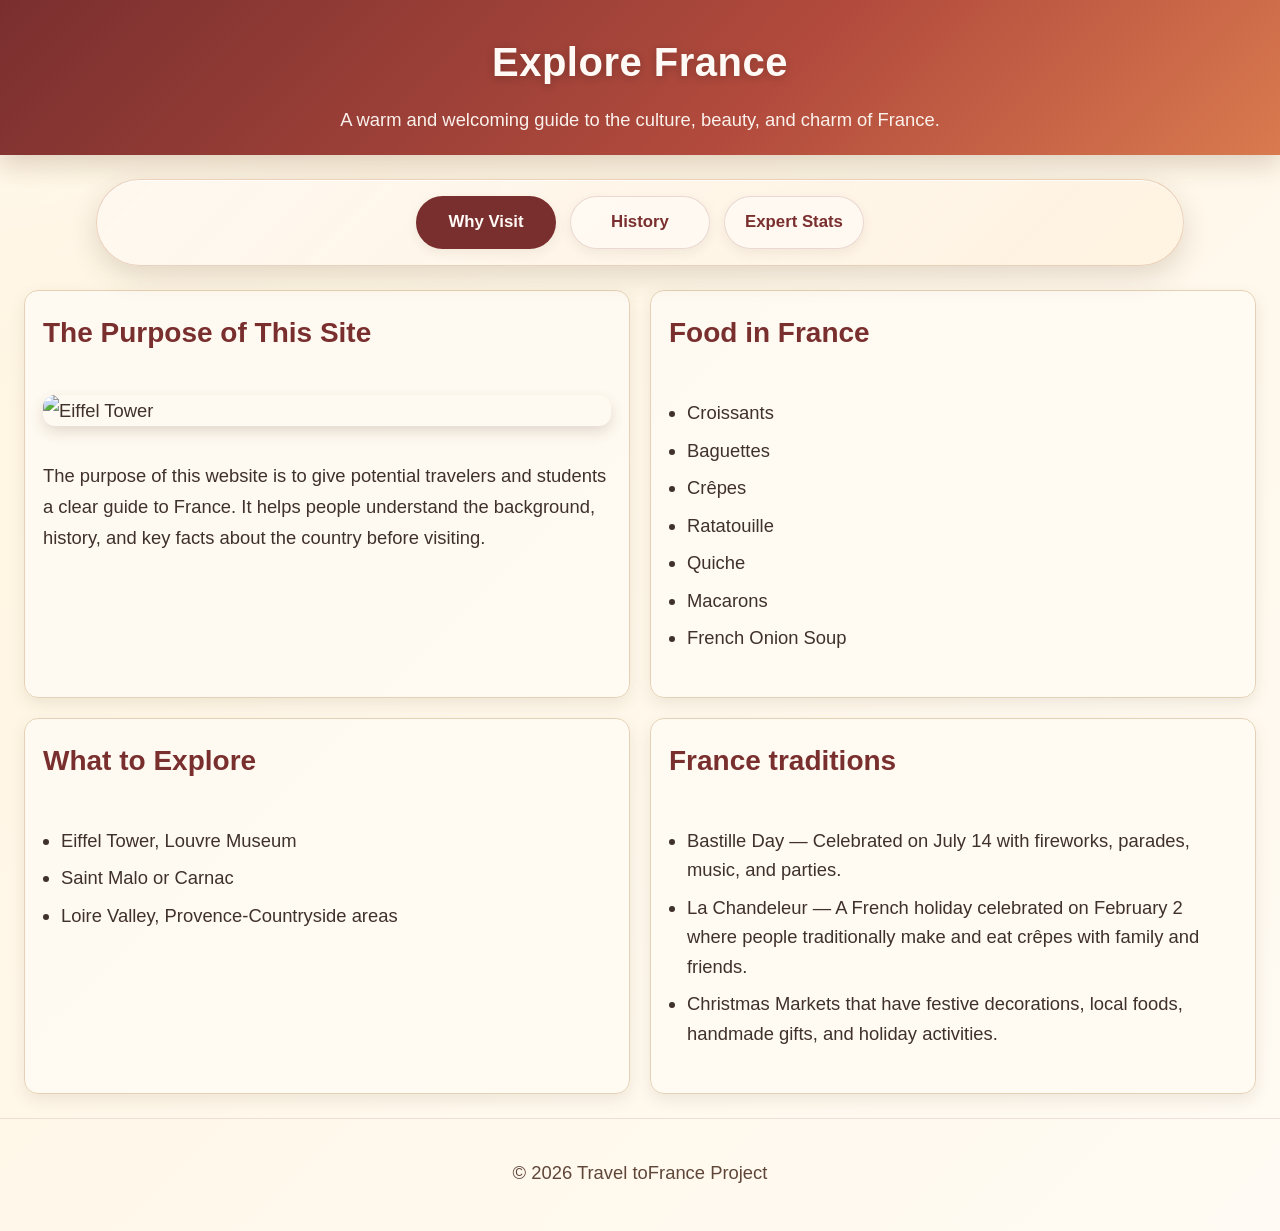
==== index.html @ 28d9b01a "Update index.html" ====
<!DOCTYPE html>
<html lang="en">
<head>
    <meta charset="UTF-8">
    <meta name="viewport" content="width=device-width, initial-scale=1.0">
    <title>Travel France - Why Visit</title>
    <link rel="icon" type="image/x-icon" href="https://upload.wikimedia.org/wikipedia/en/c/c3/Flag_of_France.svg">
    <link rel="stylesheet" href="style.css">
</head>
<body>

    <header>
        <h1>Explore France</h1>
        <p>A warm and welcoming guide to the culture, beauty, and charm of France.</p>
    </header>

    <nav class="main-nav">
        <ul>
            <li><a href="index.html" class="active">Why Visit</a></li>
            <li><a href="history.html">History</a></li>
            <li><a href="expert.html">Expert Stats</a></li>
        </ul>
    </nav>

    <main class="page-grid">
        <div class="section full">
            <h2>The Purpose of This Site</h2>
            <img src="https://images.unsplash.com/photo-1499856871958-5b9627545d1a?auto=format&fit=crop&w=800&q=80" alt="Eiffel Tower">
            <p>The purpose of this website is to give potential travelers and students a clear guide to France. It helps people understand the background, history, and key facts about the country before visiting.</p>
        </div>

        <div class="section">
            <h2>Food in France</h2>
            <ul>
                <li>Croissants</li>
                <li>Baguettes</li>
                <li>Crêpes</li>
                <li>Ratatouille</li>
                <li>Quiche</li>
                <li>Macarons</li>
                <li>French Onion Soup</li>
            </ul>
        </div>

        <div class="section">
            <h2>What to Explore</h2>
            <ul>
                <li>Eiffel Tower, Louvre Museum</li>
                <li>Saint Malo or Carnac</li>
                <li>Loire Valley, Provence-Countryside areas</li>
            </ul>
        </div>

        <div class="section full">
            <h2>France traditions</h2>
            <ul>
                <li>Bastille Day — Celebrated on July 14 with fireworks, parades, music, and parties.</li>
                <li>La Chandeleur — A French holiday celebrated on February 2 where people traditionally make and eat crêpes with family and friends.</li>
                <li>Christmas Markets that have festive decorations, local foods, handmade gifts, and holiday activities.</li>
            </ul>
        </div>
    </main>

    <footer>
        <p>&copy; 2026 Travel toFrance Project</p>
    </footer>

</body>
</html>
---- style.css ----
* {
  box-sizing: border-box;
}

body {
  margin: 0;
  font-family: "Segoe UI", Tahoma, Geneva, Verdana, sans-serif;
  font-size: 1.15rem;
  line-height: 1.7;
  color: #3f312b;
  padding: 0;
  overflow-x: hidden;
  min-height: 100vh;
  display: flex;
  flex-direction: column;
  background:
    linear-gradient(135deg, rgba(255, 244, 222, 0.94), rgba(255, 250, 242, 0.9)),
    url('https://images.unsplash.com/photo-1499856871958-5b9627545d1a?auto=format&fit=crop&w=1600&q=80') center/cover fixed;
}

body::before {
  content: "";
  position: fixed;
  inset: 0;
  background: radial-gradient(circle at top left, rgba(255, 255, 255, 0.35), transparent 28%);
  pointer-events: none;
  z-index: -1;
}

header,
nav,
main,
footer {
  width: 100%;
  box-sizing: border-box;
}

main {
  flex: 1;
}

header {
  text-align: center;
  padding: 28px 24px 20px;
  background: linear-gradient(135deg, #7a2f2f, #b24b3d 60%, #d97a4f);
  color: #fffaf5;
  box-shadow: 0 10px 24px rgba(98, 56, 24, 0.2);
}

header h1 {
  margin: 0 0 8px;
  font-size: 2.5rem;
  letter-spacing: 0.5px;
  text-shadow: 0 2px 8px rgba(0, 0, 0, 0.22);
}

header p {
  margin: 0;
  font-size: 1.15rem;
  opacity: 0.95;
}

nav.main-nav {
  width: min(100%, 1120px);
  margin: 24px auto 0;
  padding: 0 16px;
}

nav.main-nav ul {
  list-style: none;
  display: flex;
  justify-content: center;
  align-items: center;
  flex-wrap: wrap;
  gap: 14px;
  padding: 16px 24px;
  margin: 0;
  min-height: 74px;
  background: linear-gradient(135deg, rgba(255, 248, 240, 0.96), rgba(255, 242, 224, 0.92));
  border: 1px solid rgba(184, 117, 70, 0.28);
  border-radius: 999px;
  box-shadow: 0 10px 28px rgba(74, 48, 26, 0.16), inset 0 1px 0 rgba(255, 255, 255, 0.8);
  backdrop-filter: blur(10px);
  -webkit-backdrop-filter: blur(10px);
}

nav.main-nav li {
  display: flex;
}

nav.main-nav a {
  display: inline-flex;
  align-items: center;
  justify-content: center;
  min-width: 140px;
  padding: 12px 20px;
  color: #7a2f2f;
  font-size: 1.05rem;
  font-weight: 700;
  text-decoration: none;
  border-radius: 999px;
  background: rgba(255, 250, 242, 0.92);
  border: 1px solid rgba(122, 47, 47, 0.16);
  box-shadow: 0 4px 12px rgba(74, 48, 26, 0.08);
  transition: background 0.2s ease, color 0.2s ease;
}

nav.main-nav a:hover,
nav.main-nav a:focus-visible,
nav.main-nav a.active {
  background: #7a2f2f;
  color: #fffaf5;
}

nav.main-nav a:visited {
  color: #7a2f2f;
}

.page-grid {
  display: grid;
  grid-template-columns: repeat(2, minmax(0, 1fr));
  gap: 20px;
  width: 100%;
  max-width: 1280px;
  margin: 24px auto 0;
  padding: 0 24px 24px;
  align-items: stretch;
}

.section {
  margin: 0;
  padding: 18px;
  background: rgba(255, 250, 242, 0.96);
  border-radius: 14px;
  border: 1px solid #e5d2b6;
  box-shadow: 0 6px 16px rgba(93, 66, 35, 0.1);
  display: flex;
  flex-direction: column;
  min-height: 100%;
}

.section.full {
  grid-column: auto;
}

h2 {
  margin-top: 0;
  color: #7a2f2f;
  font-size: 1.75rem;
}

img {
  display: block;
  width: 100%;
  max-width: 100%;
  height: auto;
  margin: 15px auto;
  border-radius: 12px;
  box-shadow: 0 6px 14px rgba(73, 48, 27, 0.16);
}

ul, ol {
  padding-left: 20px;
  line-height: 1.6;
}

.section ul {
  padding-left: 18px;
}

.section li {
  margin-bottom: 8px;
}

.info-grid {
  display: grid;
  grid-template-columns: repeat(3, minmax(0, 1fr));
  gap: 12px;
  margin-top: 12px;
}

.info-card {
  background-color: #fff9ee;
  border: 1px solid #e5d2b6;
  border-left: 4px solid #b24b3d;
  border-radius: 10px;
  padding: 12px;
}

.info-card h3 {
  margin: 0 0 8px;
  color: #7a2f2f;
  font-size: 1rem;
}

.info-card p {
  margin: 0;
  color: #3f312b;
}

table {
  width: 100%;
  border-collapse: collapse;
  margin-top: 12px;
}

thead {
  background-color: #7a2f2f;
  color: #fffaf5;
}

th, td {
  border: 1px solid #e5d2b6;
  padding: 10px;
  text-align: left;
}

tbody tr:nth-child(even) {
  background-color: #fdf7eb;
}

tbody tr:hover {
  background-color: #f8e6c8;
}

th:first-child,
td:first-child {
  font-weight: bold;
}

.map-image {
  display: block;
  width: min(100%, 600px);
  margin: 15px auto 0;
  border: 3px solid #b24b3d;
  border-radius: 12px;
}

footer {
  text-align: center;
  margin-top: auto;
  padding: 20px 24px 24px;
  color: #5f4638;
  border-top: 1px solid rgba(122, 47, 47, 0.12);
}

@media (max-width: 760px) {
  .page-grid {
    grid-template-columns: 1fr;
    padding: 0 16px 16px;
  }

  .info-grid {
    grid-template-columns: 1fr;
  }

  nav.main-nav ul {
    border-radius: 24px;
    padding: 14px 16px;
  }
}
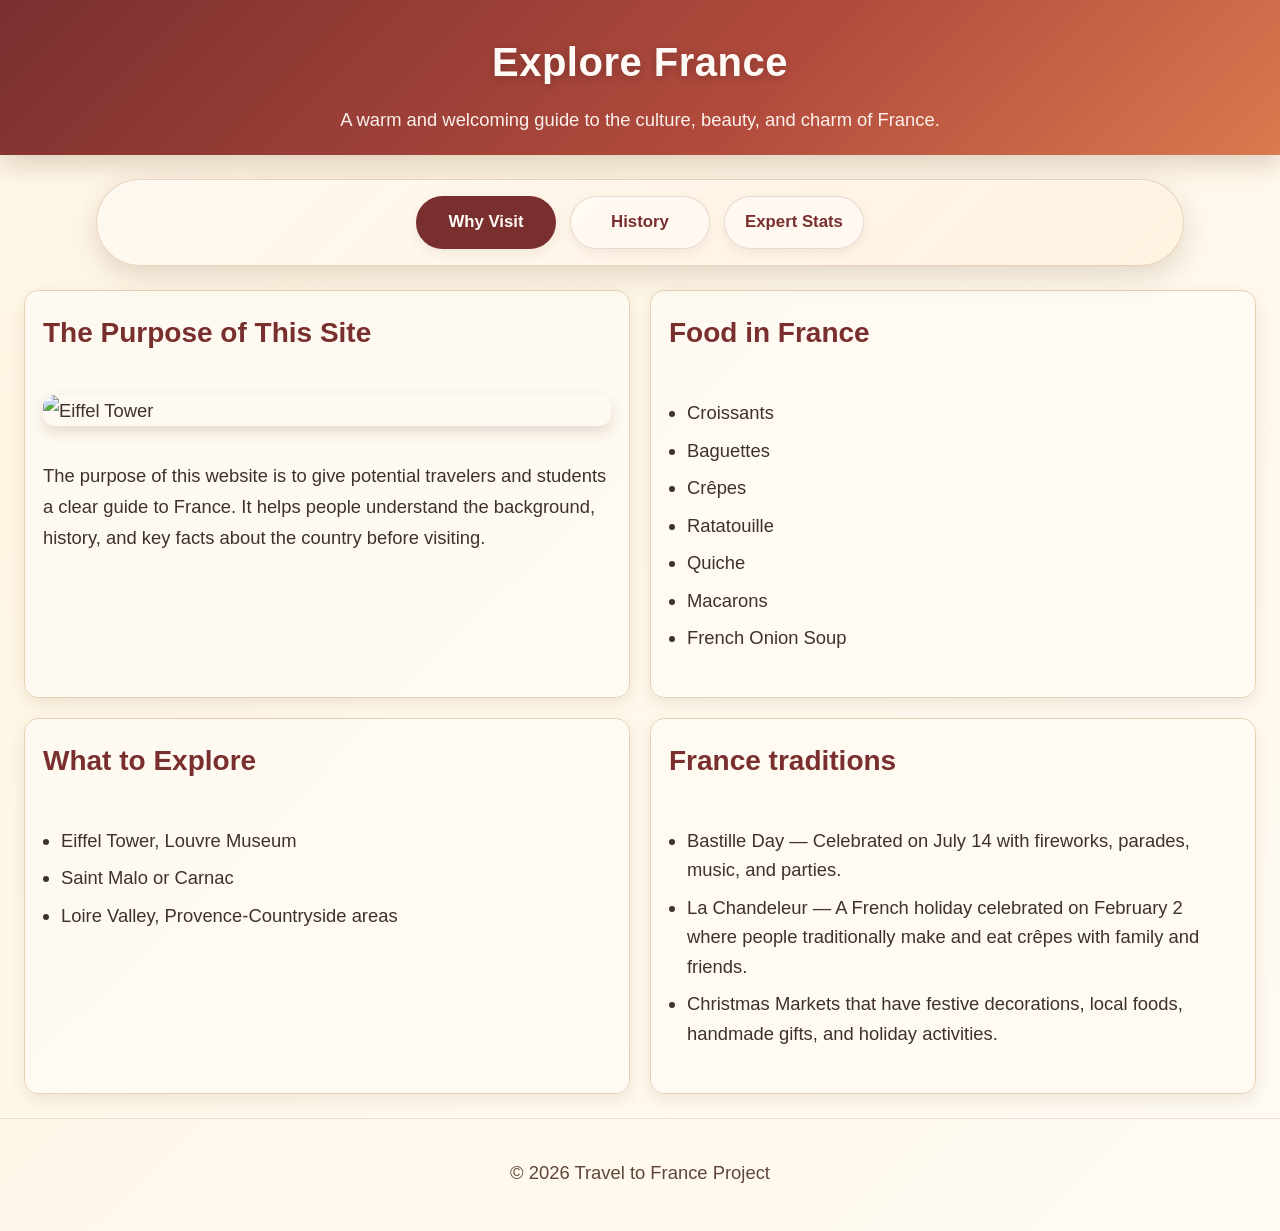
==== commit 48fa09db: "Update index.html" ====
--- a/index.html
+++ b/index.html
@@ -62,7 +62,7 @@
     </main>
 
     <footer>
-        <p>&copy; 2026 Travel toFrance Project</p>
+        <p>&copy; 2026 Travel to France Project</p>
     </footer>
 
 </body>
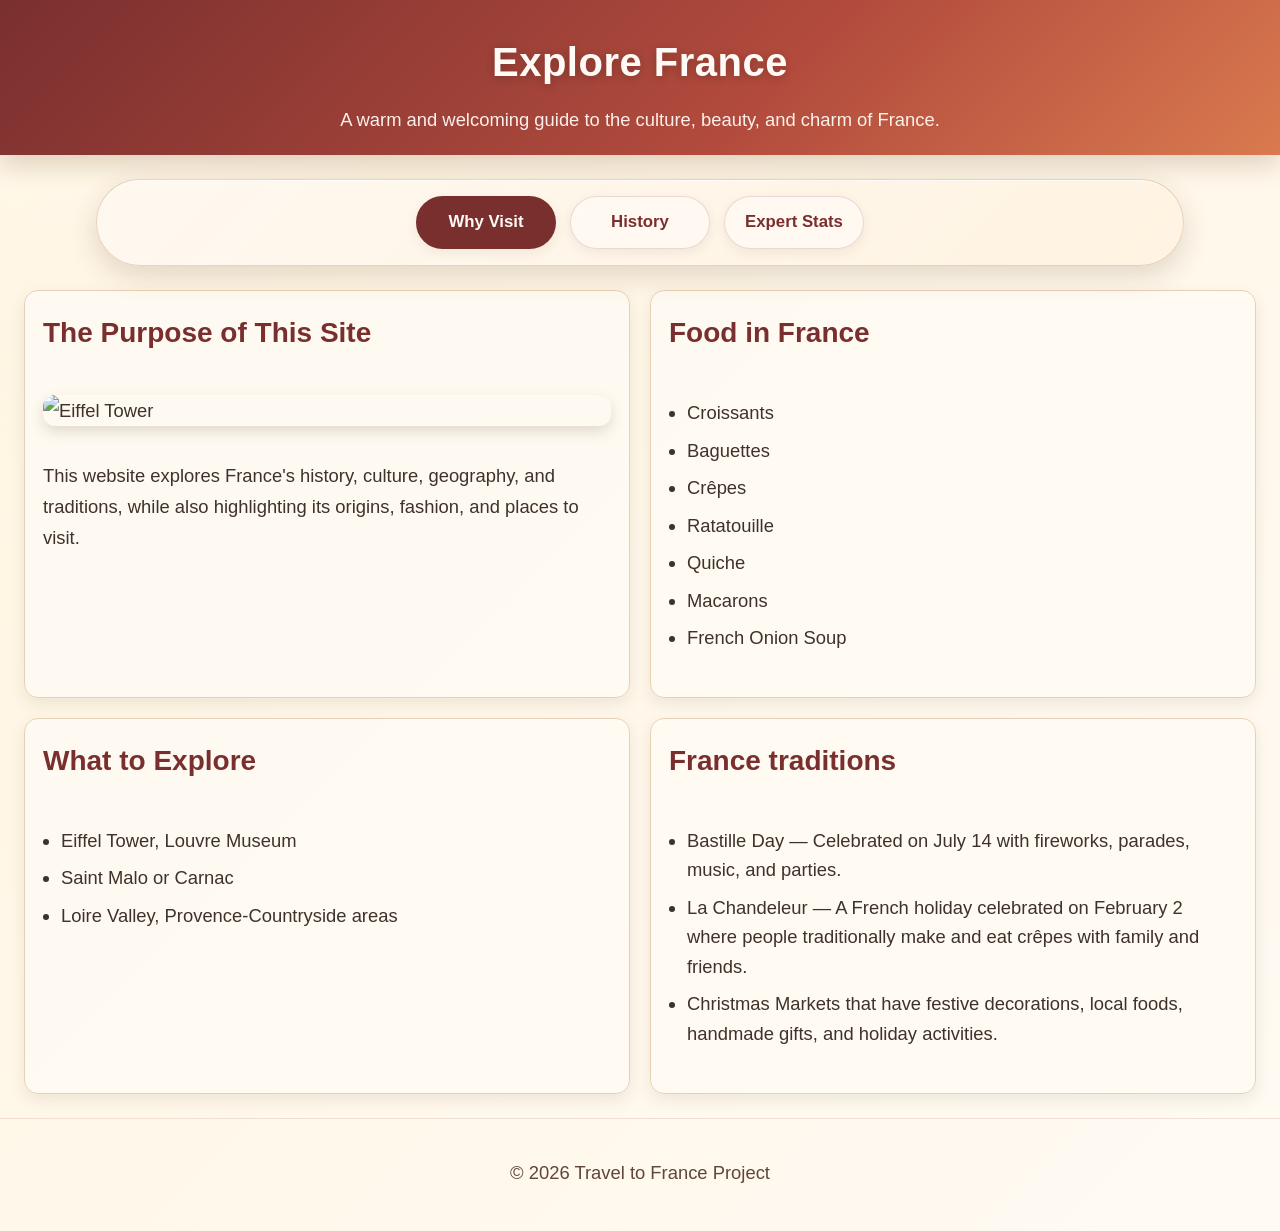
==== commit d0293f3f: "Update index.html" ====
--- a/index.html
+++ b/index.html
@@ -26,7 +26,7 @@
         <div class="section full">
             <h2>The Purpose of This Site</h2>
             <img src="https://images.unsplash.com/photo-1499856871958-5b9627545d1a?auto=format&fit=crop&w=800&q=80" alt="Eiffel Tower">
-            <p>The purpose of this website is to give potential travelers and students a clear guide to France. It helps people understand the background, history, and key facts about the country before visiting.</p>
+            <p>This website explores France's history, culture, geography, and traditions, while also highlighting its origins, fashion, and places to visit.</p>
         </div>
 
         <div class="section">
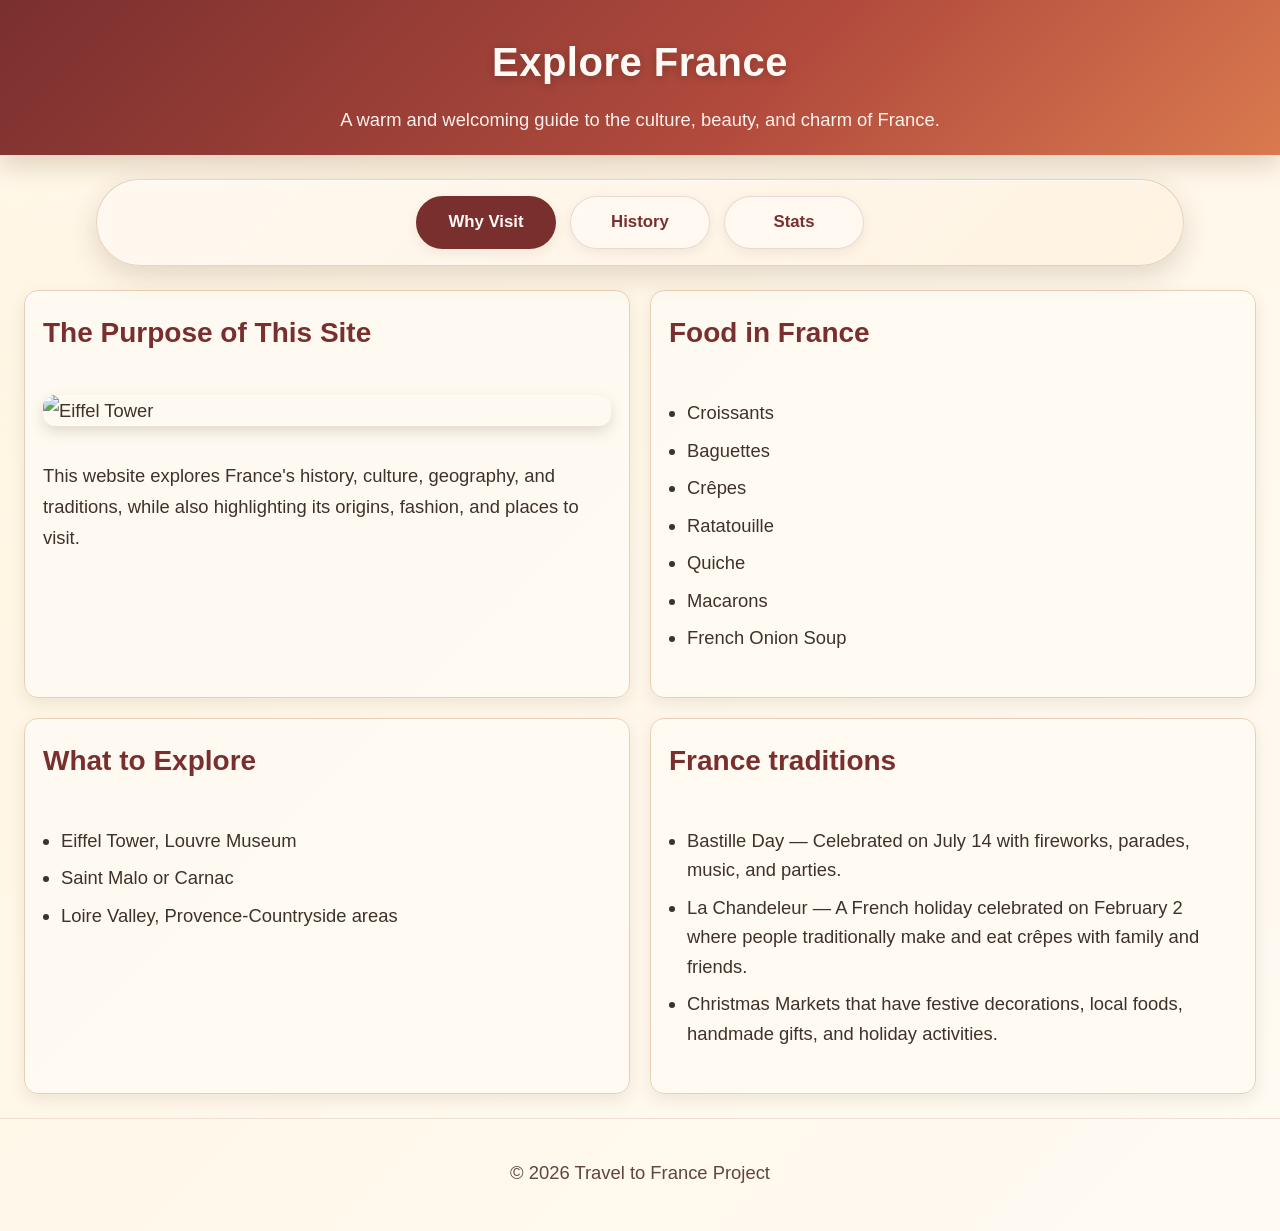
==== commit f132c8b7: "Update index.html" ====
--- a/index.html
+++ b/index.html
@@ -18,7 +18,7 @@
         <ul>
             <li><a href="index.html" class="active">Why Visit</a></li>
             <li><a href="history.html">History</a></li>
-            <li><a href="expert.html">Expert Stats</a></li>
+            <li><a href="Statistics.html">Stats</a></li>
         </ul>
     </nav>
 
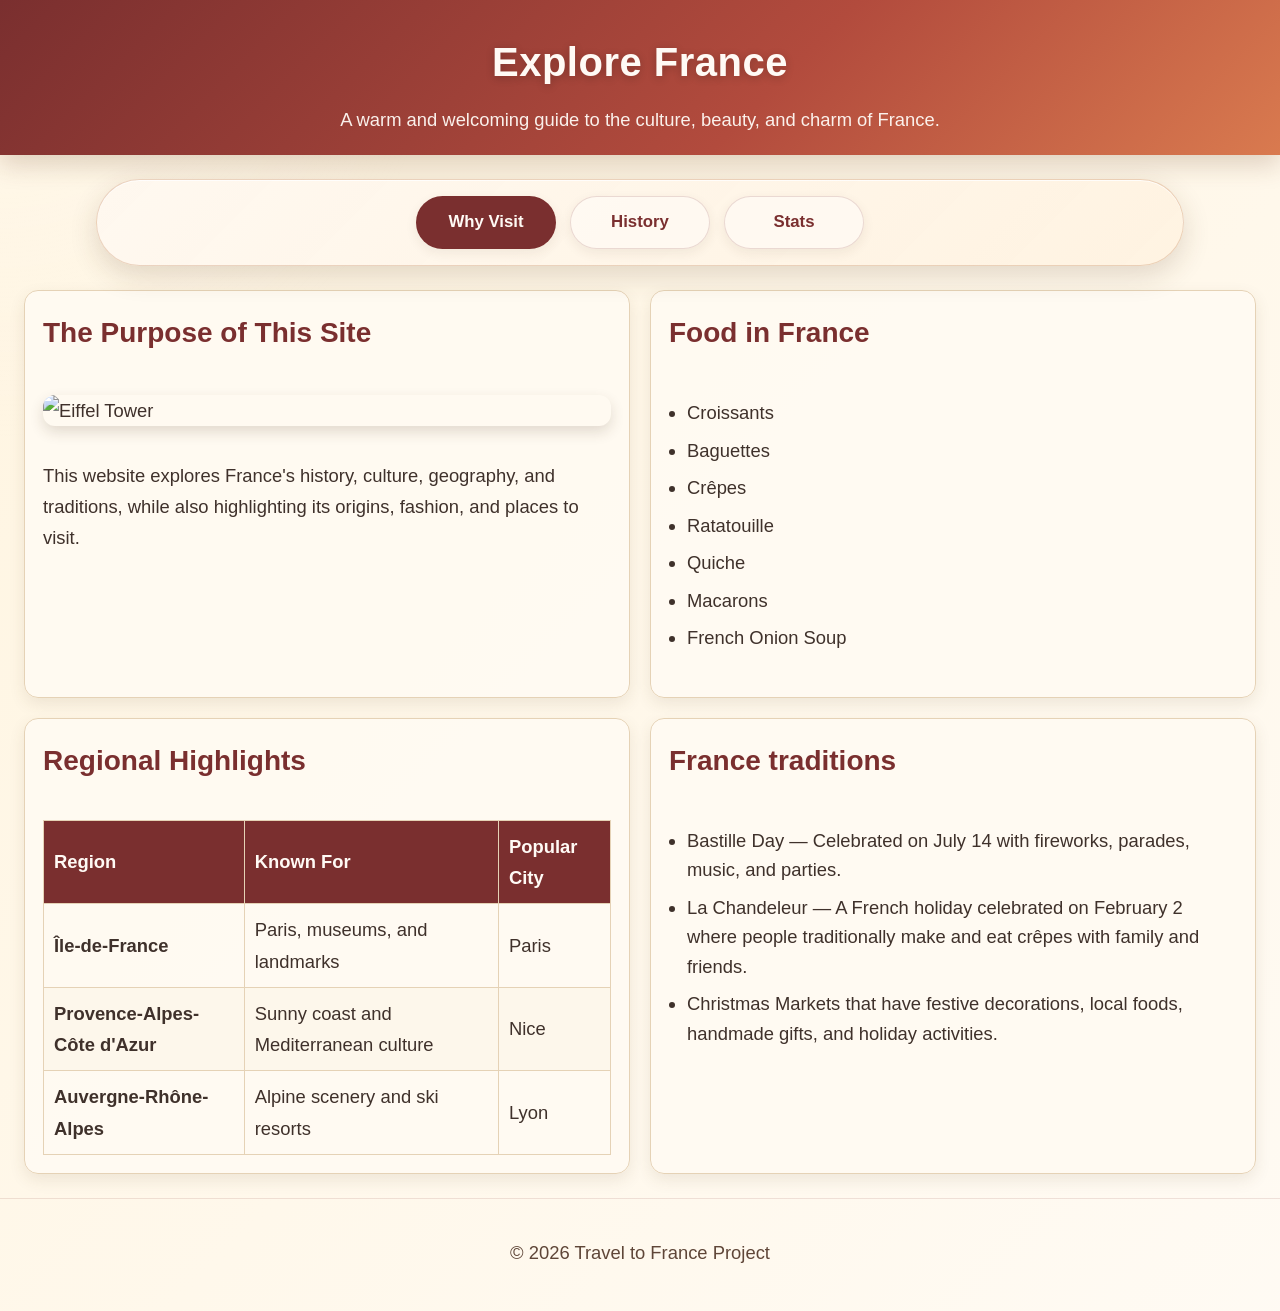
==== commit 3adcddca: "Update index.html" ====
--- a/index.html
+++ b/index.html
@@ -42,13 +42,34 @@
             </ul>
         </div>
 
-        <div class="section">
-            <h2>What to Explore</h2>
-            <ul>
-                <li>Eiffel Tower, Louvre Museum</li>
-                <li>Saint Malo or Carnac</li>
-                <li>Loire Valley, Provence-Countryside areas</li>
-            </ul>
+         <div class="section full">
+            <h2>Regional Highlights</h2>
+            <table>
+                <thead>
+                    <tr>
+                        <th>Region</th>
+                        <th>Known For</th>
+                        <th>Popular City</th>
+                    </tr>
+                </thead>
+                <tbody>
+                    <tr>
+                        <td>Île-de-France</td>
+                        <td>Paris, museums, and landmarks</td>
+                        <td>Paris</td>
+                    </tr>
+                    <tr>
+                        <td>Provence-Alpes-Côte d'Azur</td>
+                        <td>Sunny coast and Mediterranean culture</td>
+                        <td>Nice</td>
+                    </tr>
+                    <tr>
+                        <td>Auvergne-Rhône-Alpes</td>
+                        <td>Alpine scenery and ski resorts</td>
+                        <td>Lyon</td>
+                    </tr>
+                </tbody>
+            </table>
         </div>
 
         <div class="section full">
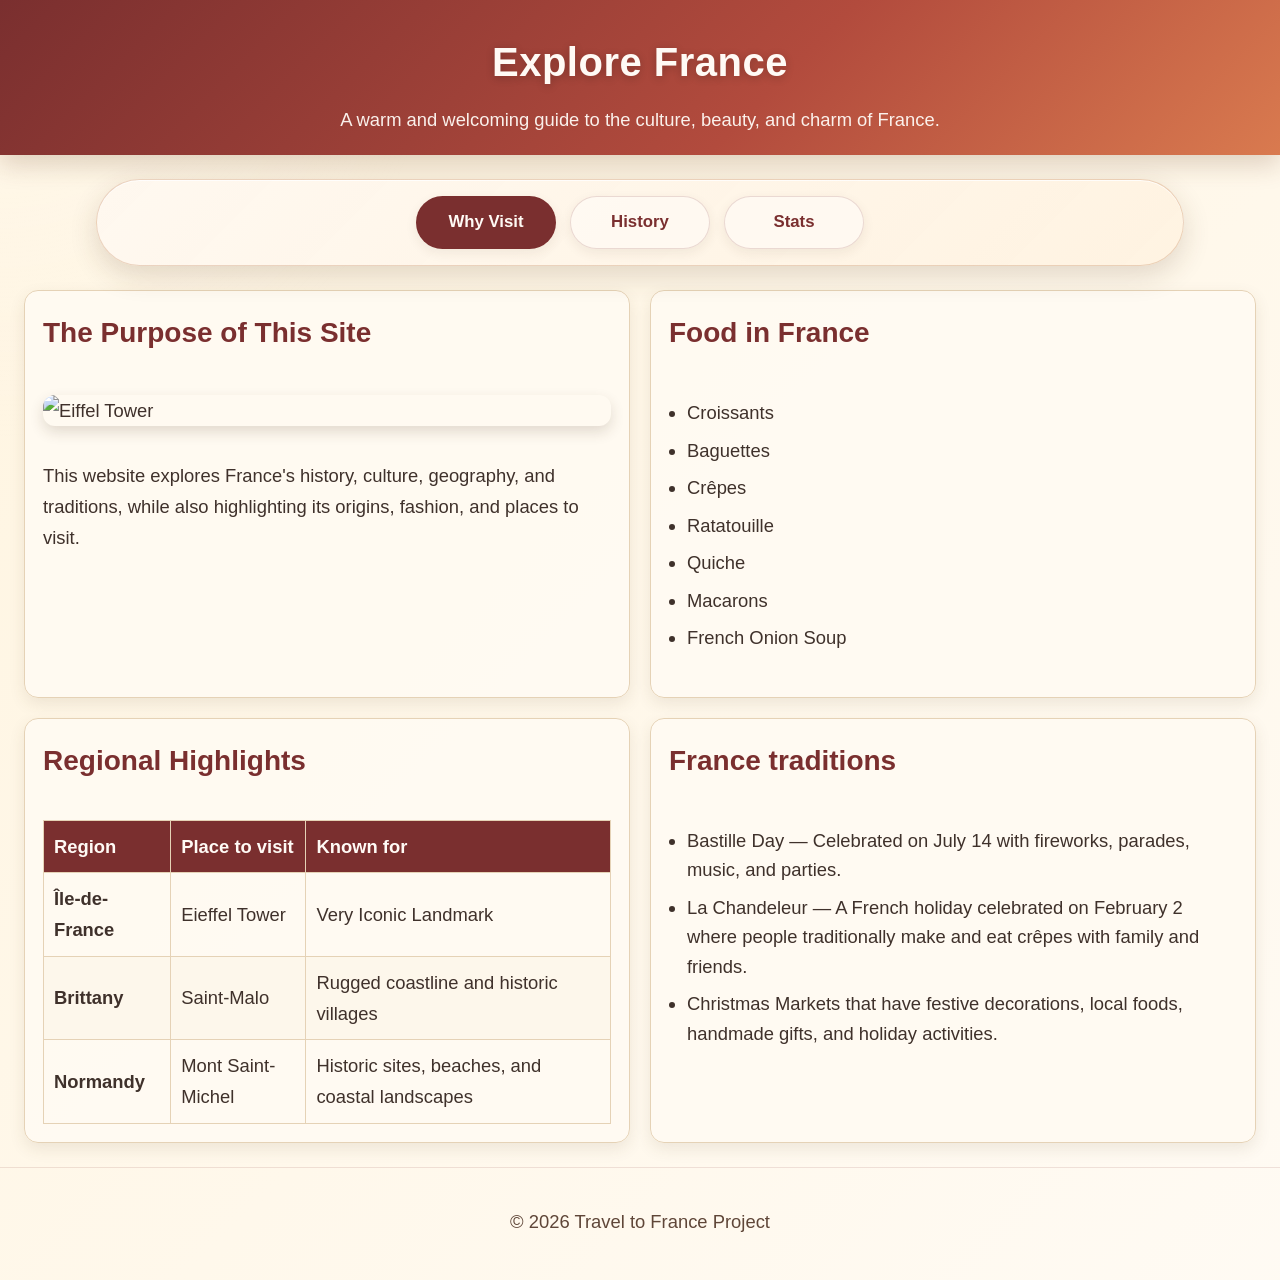
==== commit 133f457a: "Update index.html" ====
--- a/index.html
+++ b/index.html
@@ -48,25 +48,25 @@
                 <thead>
                     <tr>
                         <th>Region</th>
-                        <th>Known For</th>
-                        <th>Popular City</th>
+                        <th>Place to visit</th>
+                        <th>Known for</th>
                     </tr>
                 </thead>
                 <tbody>
                     <tr>
                         <td>Île-de-France</td>
-                        <td>Paris, museums, and landmarks</td>
-                        <td>Paris</td>
+                        <td>Eieffel Tower</td>
+                        <td>Very Iconic Landmark</td>
                     </tr>
                     <tr>
-                        <td>Provence-Alpes-Côte d'Azur</td>
-                        <td>Sunny coast and Mediterranean culture</td>
-                        <td>Nice</td>
+                        <td>Brittany</td>
+                        <td>Saint-Malo</td>
+                        <td>Rugged coastline and historic villages</td>
                     </tr>
                     <tr>
-                        <td>Auvergne-Rhône-Alpes</td>
-                        <td>Alpine scenery and ski resorts</td>
-                        <td>Lyon</td>
+                        <td>Normandy</td>
+                        <td>Mont Saint-Michel</td>
+                        <td>Historic sites, beaches, and coastal landscapes</td>
                     </tr>
                 </tbody>
             </table>
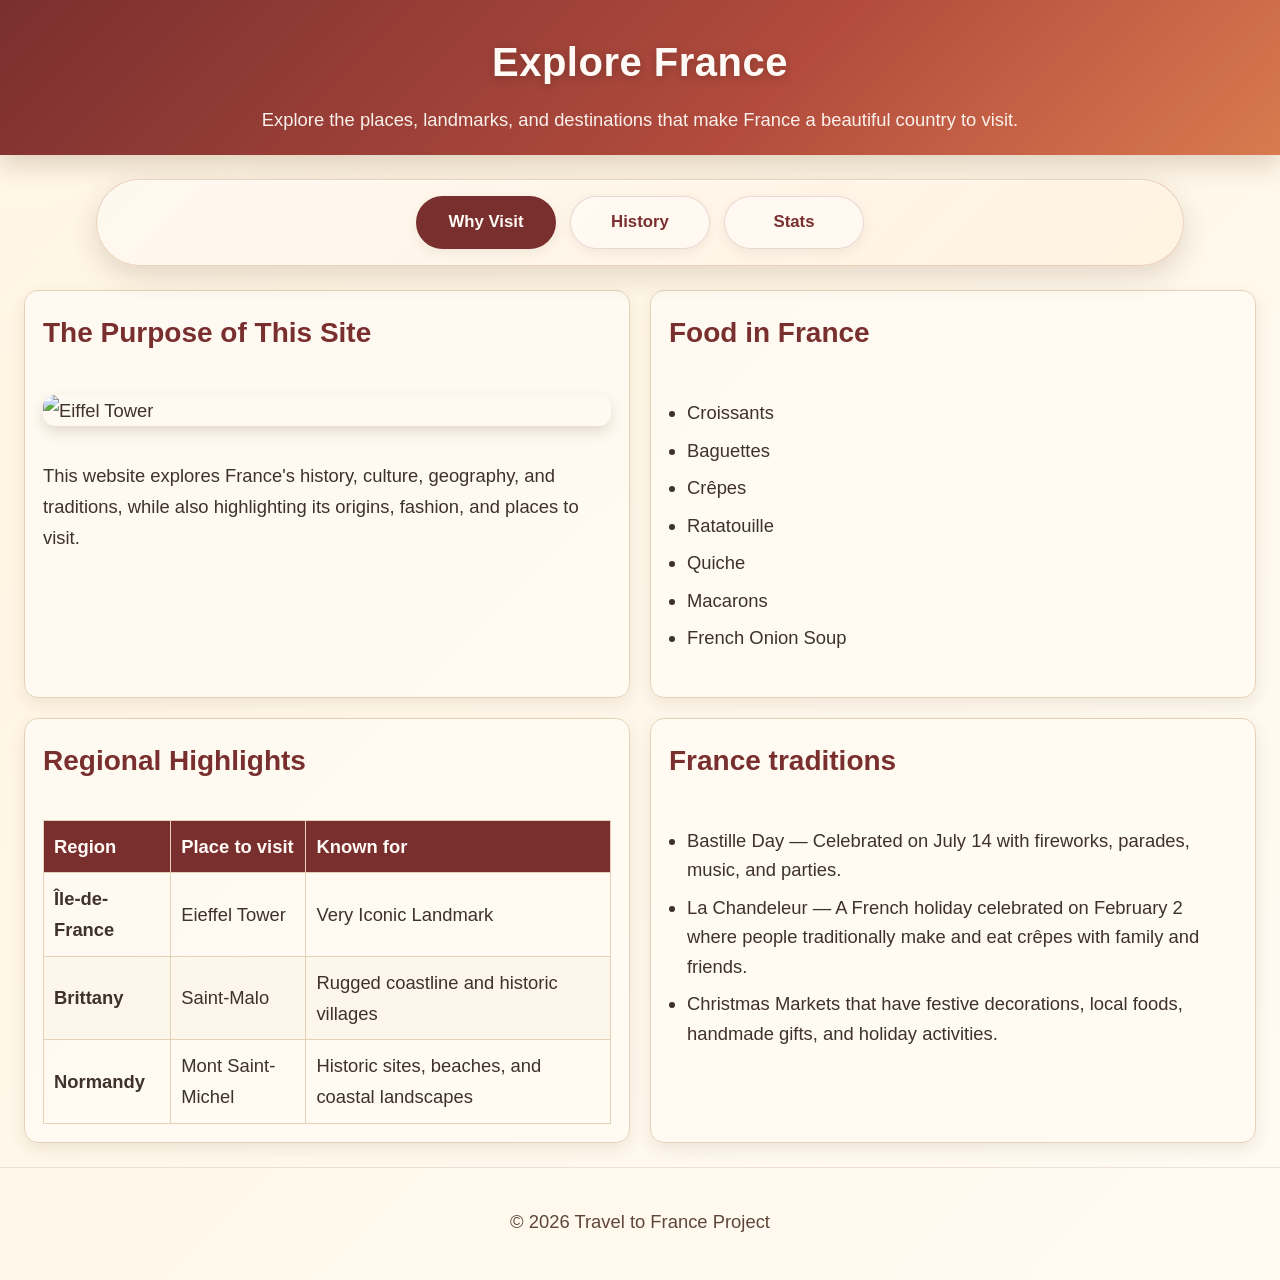
==== commit eff2e450: "Update index.html" ====
--- a/index.html
+++ b/index.html
@@ -11,7 +11,7 @@
 
     <header>
         <h1>Explore France</h1>
-        <p>A warm and welcoming guide to the culture, beauty, and charm of France.</p>
+        <p>Explore the places, landmarks, and destinations that make France a beautiful country to visit.</p>
     </header>
 
     <nav class="main-nav">
--- a/style.css
+++ b/style.css
@@ -259,3 +259,88 @@
     padding: 14px 16px;
   }
 }
+
+::selection {
+  background-color: #7a2f2f;
+  color: #fffaf5;
+}
+
+::-webkit-scrollbar {
+  width: 10px;
+}
+
+::-webkit-scrollbar-track {
+  background: #fff4de;
+}
+
+::-webkit-scrollbar-thumb {
+  background: #b24b3d;
+  border-radius: 10px;
+}
+
+::-webkit-scrollbar-thumb:hover {
+  background: #7a2f2f;
+}
+
+header {
+  animation: headerDrop 0.8s ease-out;
+}
+
+@keyframes headerDrop {
+  from {
+    opacity: 0;
+    transform: translateY(-30px);
+  }
+  to {
+    opacity: 1;
+  }
+}
+
+nav.main-nav {
+  animation: navFade 0.8s ease-out;
+}
+
+@keyframes navFade {
+  from {
+    opacity: 0;
+    transform: translateY(-15px);
+  }
+  to {
+    opacity: 1;
+  }
+}
+
+.section {
+  animation: sectionAppear 0.7s ease-out;
+  transition: transform 0.25s;
+}
+
+@keyframes sectionAppear {
+  from {
+    opacity: 0;
+    transform: translateY(25px);
+  }
+  to {
+    opacity: 1;
+  }
+}
+
+.section:hover {
+  transform: translateY(-4px);
+}
+
+.info-card {
+  transition: transform 0.25s;
+}
+
+.info-card:hover {
+  transform: translateY(-5px);
+}
+
+img {
+  transition: transform 0.3s;
+}
+
+img:hover {
+  transform: scale(1.02);
+}
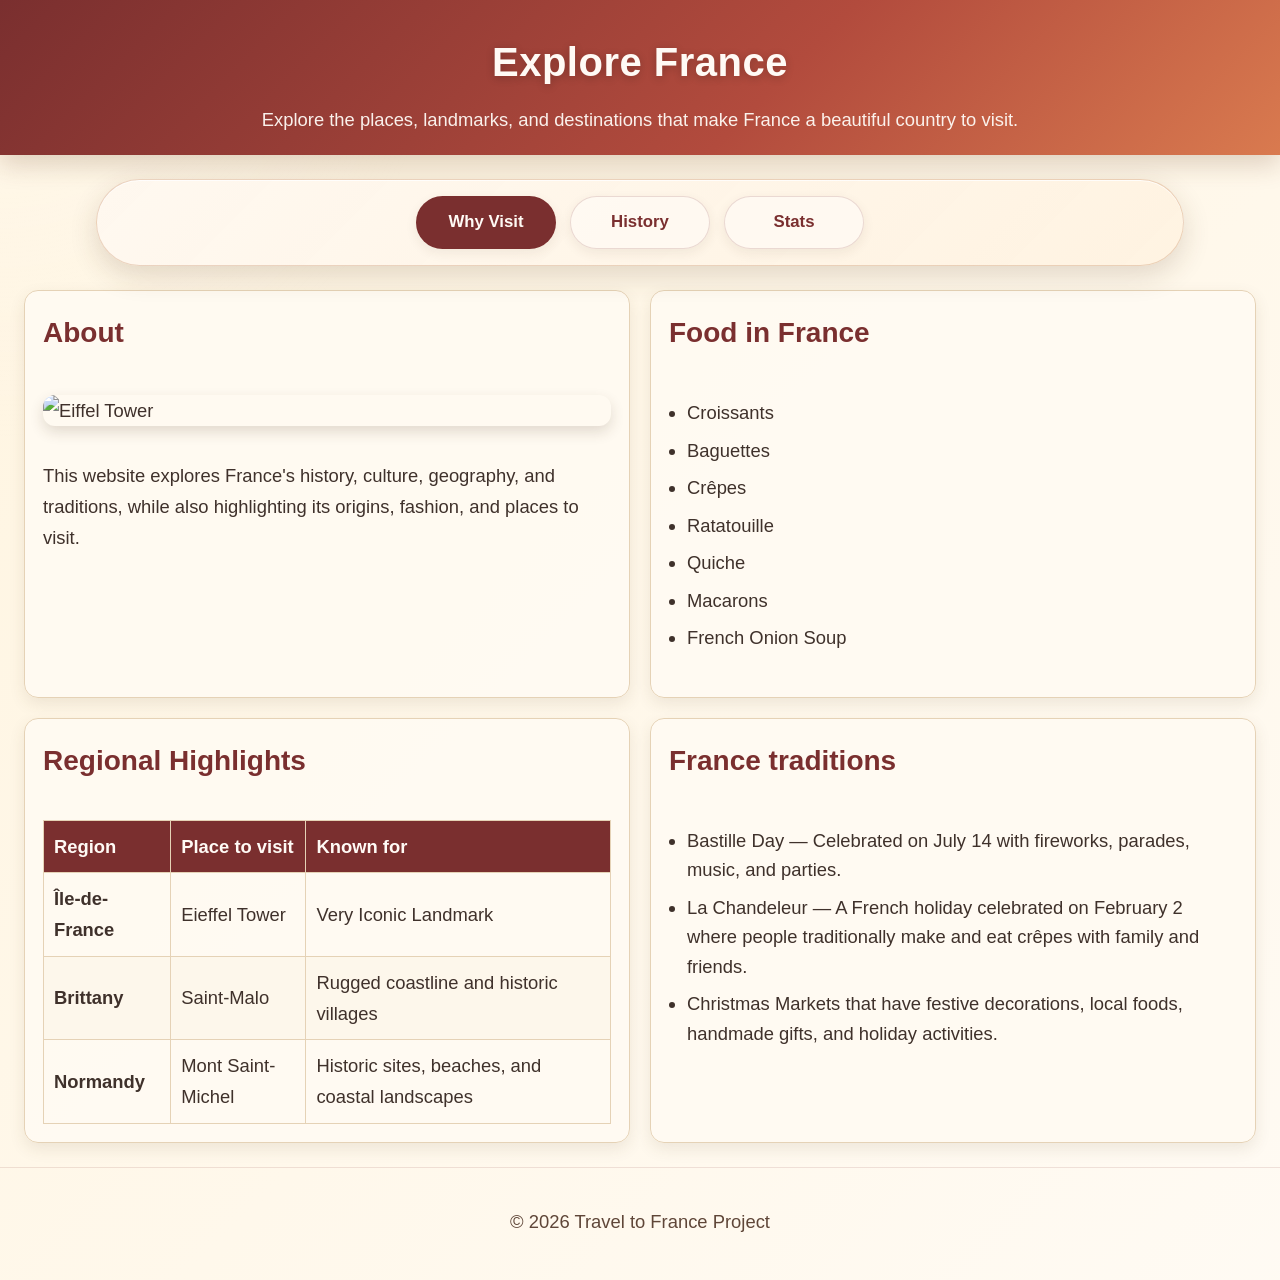
==== commit dc6d1e17: "Update index.html" ====
--- a/index.html
+++ b/index.html
@@ -24,7 +24,7 @@
 
     <main class="page-grid">
         <div class="section full">
-            <h2>The Purpose of This Site</h2>
+            <h2>About</h2>
             <img src="https://images.unsplash.com/photo-1499856871958-5b9627545d1a?auto=format&fit=crop&w=800&q=80" alt="Eiffel Tower">
             <p>This website explores France's history, culture, geography, and traditions, while also highlighting its origins, fashion, and places to visit.</p>
         </div>
